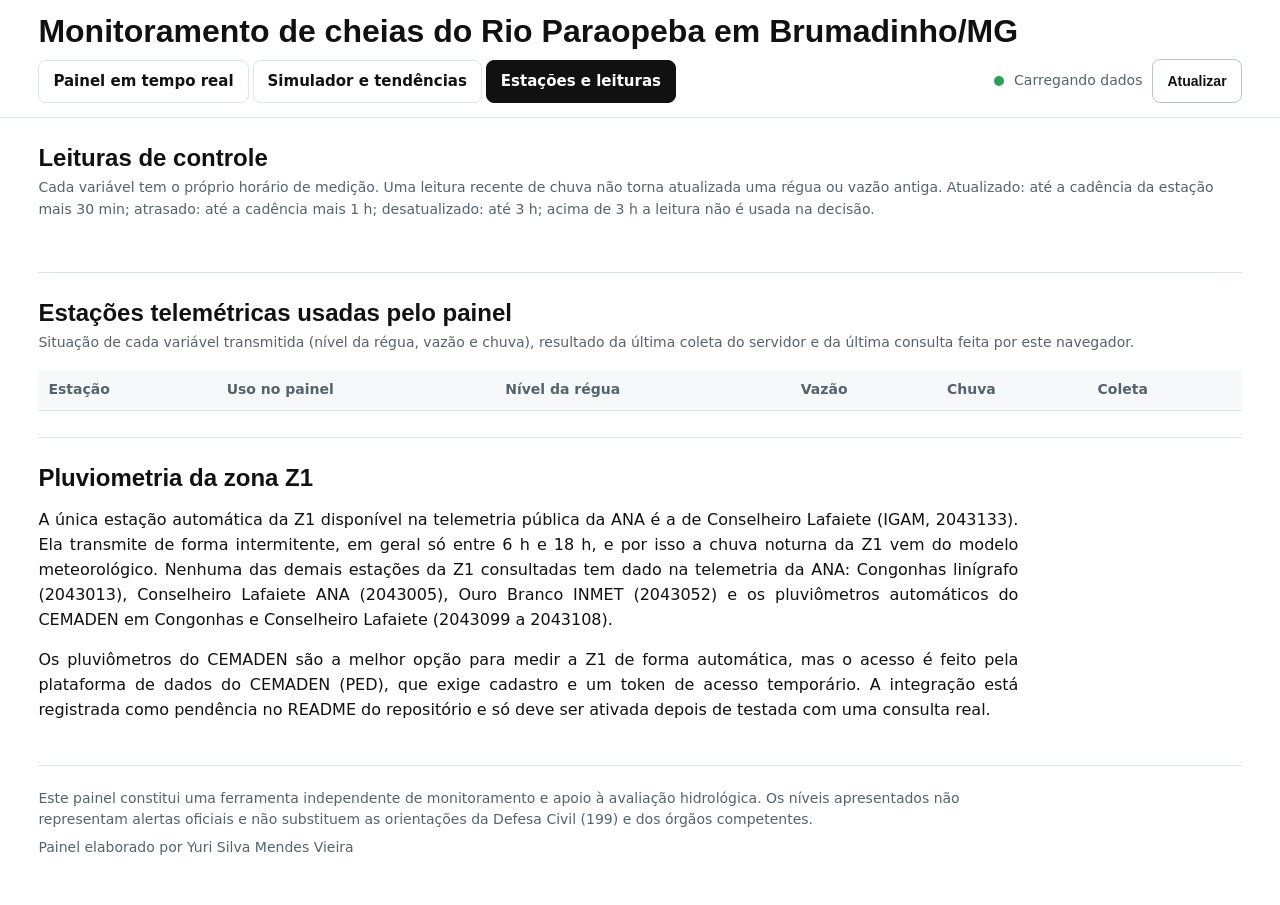
==== estacoes.html @ 2a49aceb "Revisão da auditoria de 26/11: correções P0 e P1, aba de estações, mapa e réguas" ====
<!DOCTYPE html>
<html lang="pt-BR">
<head>
<meta charset="utf-8">
<meta name="viewport" content="width=device-width,initial-scale=1">
<meta http-equiv="Content-Security-Policy" content="default-src 'self'; script-src 'self'; style-src 'self' 'unsafe-inline' https://fonts.googleapis.com; font-src https://fonts.gstatic.com; img-src 'self' data:; connect-src 'self' https://telemetriaws1.ana.gov.br https://api.open-meteo.com https://api.github.com; object-src 'none'; base-uri 'self'; form-action 'none'">
<meta name="referrer" content="no-referrer">
<title>Estações Paraopeba Brumadinho</title>
<link rel="preconnect" href="https://fonts.googleapis.com">
<link href="https://fonts.googleapis.com/css2?family=IBM+Plex+Sans:wght@400;500;600;700&family=IBM+Plex+Sans+Condensed:wght@600;700&display=swap" rel="stylesheet">
<link rel="stylesheet" href="estilo.css">
<script src="vendor/plotly-2.35.2.min.js" integrity="sha384-cCVCZkAjYNxaYKbM8lsArLznDF/SvMFr1jcZrvOpSTCa0W40ZAdLzHCEulnUa5i7" defer></script>
<script src="motor.js" defer></script>
<script src="comum.js" defer></script>
<script src="aovivo.js" defer></script>
<script src="estacoes.js" defer></script>
</head>
<body>
<header class="top"><div class="wrap hdr">
 <h1>Monitoramento de cheias do Rio Paraopeba em Brumadinho/MG</h1>
 <nav class="tabs"><a href="index.html">Painel em tempo real</a><a href="simulador.html">Simulador e tendências</a><a class="on" href="estacoes.html">Estações e leituras</a></nav>
 <div class="upd"><span class="dot" id="dot"></span><span id="upd">Carregando dados</span><button id="btnUpd" type="button">Atualizar</button></div>
</div></header>
<main class="wrap">
<div id="warn" class="warn" hidden></div>
<section>
 <h2>Leituras de controle</h2>
 <p class="note">Cada variável tem o próprio horário de medição. Uma leitura recente de chuva não torna atualizada uma régua ou vazão antiga. Atualizado: até a cadência da estação mais 30 min; atrasado: até a cadência mais 1 h; desatualizado: até 3 h; acima de 3 h a leitura não é usada na decisão.</p>
 <div class="kpis" id="ctl"></div>
</section>
<section>
 <h2>Estações telemétricas usadas pelo painel</h2>
 <p class="note">Situação de cada variável transmitida (nível da régua, vazão e chuva), resultado da última coleta do servidor e da última consulta feita por este navegador.</p>
 <div class="scroll"><table class="stack est"><thead><tr><th>Estação</th><th>Uso no painel</th><th>Nível da régua</th><th>Vazão</th><th>Chuva</th><th>Coleta</th></tr></thead><tbody id="tbEst"></tbody></table></div>
</section>
<section class="crit">
 <h2>Pluviometria da zona Z1</h2>
 <div id="z1"></div>
 <p>A única estação automática da Z1 disponível na telemetria pública da ANA é a de Conselheiro Lafaiete (IGAM, 2043133). Ela transmite de forma intermitente, em geral só entre 6 h e 18 h, e por isso a chuva noturna da Z1 vem do modelo meteorológico. Nenhuma das demais estações da Z1 consultadas tem dado na telemetria da ANA: Congonhas linígrafo (2043013), Conselheiro Lafaiete ANA (2043005), Ouro Branco INMET (2043052) e os pluviômetros automáticos do CEMADEN em Congonhas e Conselheiro Lafaiete (2043099 a 2043108).</p>
 <p>Os pluviômetros do CEMADEN são a melhor opção para medir a Z1 de forma automática, mas o acesso é feito pela plataforma de dados do CEMADEN (PED), que exige cadastro e um token de acesso temporário. A integração está registrada como pendência no README do repositório e só deve ser ativada depois de testada com uma consulta real.</p>
</section>
</main>
<footer class="wrap foot"><p>Este painel constitui uma ferramenta independente de monitoramento e apoio à avaliação hidrológica. Os níveis apresentados não representam alertas oficiais e não substituem as orientações da Defesa Civil (199) e dos órgãos competentes.</p><p>Painel elaborado por Yuri Silva Mendes Vieira</p></footer>
</body>
</html>
---- estilo.css ----
/* VOICE: sala de situação da Defesa Civil, clara e direta
   IDEA: painel de instrumentação de barragem, com régua, níveis de controle e semáforo
   PICTURE: faixa de nível no topo, mapa das zonas e mostradores de chuva
   COLOUR and TYPE: fundo branco, texto preto, escala de níveis verde-amarelo-laranja-vermelho; IBM Plex
   LAYOUT: faixa de nível, indicadores, alertas e mapa, zonas alinhadas, régua, Belo Vale, ações, critérios */
:root{color-scheme:light;--bg:#ffffff;--ink:#111111;--mute:#55636b;--line:#dde3e7;--panel:#f6f8f9;--acc:#1f6fb2;
--n0:#2e9e5b;--n1:#f2c230;--n2:#f08a24;--n3:#d93a26;--n4:#8e1537}
*{box-sizing:border-box;min-width:0}
html{scroll-padding-top:72px}
body{margin:0;background:var(--bg);color:var(--ink);font:16px/1.55 "IBM Plex Sans",system-ui,sans-serif;overflow-x:clip}
.wrap{max-width:1280px;margin:0 auto;padding:0 max(3vw,14px)}
h1{font:700 clamp(22px,2.8vw,32px)/1.1 "IBM Plex Sans Condensed",sans-serif;margin:0;text-wrap:balance}
h2{font:700 24px/1.2 "IBM Plex Sans Condensed",sans-serif;margin:0 0 4px}
h3{font:600 17px/1.3 "IBM Plex Sans",sans-serif;margin:18px 0 6px}
.note{color:var(--mute);font-size:14px;margin:0 0 6px}
header.top{border-bottom:1px solid var(--line);padding:14px 0;position:sticky;top:0;background:rgba(255,255,255,.96);z-index:5;backdrop-filter:blur(6px)}
.hdr{display:flex;flex-wrap:wrap;gap:10px 24px;align-items:center;justify-content:space-between}
.tabs{display:flex;gap:4px;flex-wrap:wrap}
.tabs a{padding:9px 14px;border-radius:8px;color:var(--ink);text-decoration:none;font-weight:600;font-size:15px;border:1px solid var(--line)}
.tabs a.on{background:var(--ink);color:#fff;border-color:var(--ink)}
.upd{font-size:14px;color:var(--mute);display:flex;gap:10px;align-items:center}
.dot{width:10px;height:10px;border-radius:50%;background:var(--n0);display:inline-block;animation:pulse 2.4s infinite}
.dot.old{background:var(--n2);animation:none}
@keyframes pulse{0%{box-shadow:0 0 0 0 rgba(46,158,91,.5)}70%{box-shadow:0 0 0 9px rgba(46,158,91,0)}100%{box-shadow:0 0 0 0 rgba(46,158,91,0)}}
@media(prefers-reduced-motion:reduce){.dot{animation:none}}
button{font:600 14px "IBM Plex Sans",sans-serif;background:#fff;color:var(--ink);border:1px solid #b9c4cb;border-radius:8px;padding:10px 14px;min-height:44px;cursor:pointer}
button:hover{background:var(--panel)}
button:focus-visible,a:focus-visible,input:focus-visible,select:focus-visible{outline:3px solid var(--acc);outline-offset:2px}
.banner{padding:22px 0;transition:background .4s}
.banner .wrap{display:grid;grid-template-columns:minmax(0,1fr) minmax(0,1.4fr);gap:18px;align-items:center}
@media(max-width:860px){.banner .wrap{grid-template-columns:minmax(0,1fr)}}
.bn-k{font-size:14px;opacity:.85}
.bn-v{font:700 clamp(38px,6vw,60px)/1 "IBM Plex Sans Condensed",sans-serif}
.bn-t{font-size:15px;margin-top:6px;max-width:520px}
.steps{list-style:none;margin:0;padding:0;display:grid;grid-template-columns:repeat(5,minmax(0,1fr));gap:4px}
.steps li{background:rgba(255,255,255,.85);color:#111;border-radius:6px;padding:10px 6px 8px;font-size:13px;font-weight:600;text-align:center;border-bottom:6px solid var(--c);opacity:.55}
.steps li.past{opacity:.8}
.steps li.cur{opacity:1;background:#fff;box-shadow:0 2px 10px rgba(0,0,0,.2);transform:translateY(-3px)}
main section{padding:26px 0;border-bottom:1px solid var(--line)}
.kpis{display:grid;grid-template-columns:repeat(4,minmax(0,1fr));gap:12px;padding-top:20px!important}
@media(max-width:860px){.kpis{grid-template-columns:repeat(2,minmax(0,1fr))}}
.kpi{border:1px solid var(--line);border-radius:12px;padding:14px 16px;display:grid;grid-template-columns:28px minmax(0,1fr);column-gap:10px;align-items:start}
.kpi .ic{width:26px;height:26px;color:var(--acc);grid-row:span 3}
.kpi span{font-size:13px;color:var(--mute)}
.kpi b{font:700 28px/1.15 "IBM Plex Sans Condensed",sans-serif;white-space:nowrap}
.kpi em{font-style:normal;font-size:12.5px;color:var(--mute)}
.grid2{display:grid;grid-template-columns:minmax(0,1fr) minmax(0,1fr);gap:18px}
@media(max-width:900px){.grid2{grid-template-columns:minmax(0,1fr)}}
.panel{border:1px solid var(--line);border-radius:12px;padding:18px}
.alerts{list-style:none;margin:8px 0 0;padding:0;display:grid;gap:6px}
.alerts li{padding:10px 12px;border-radius:8px;background:var(--panel);border-left:5px solid #8a99a3;font-size:15px}
.ind{display:grid;gap:4px}
.ind div{display:flex;justify-content:space-between;gap:10px;align-items:center;border-top:1px solid var(--line);padding-top:6px;font-size:15px}
.chip{flex:none;font:600 13px/1 "IBM Plex Sans",sans-serif;padding:6px 10px;border-radius:20px;white-space:nowrap}
.fc{display:grid;grid-template-columns:repeat(3,minmax(0,1fr));gap:8px}
.fc div{background:var(--panel);border-radius:8px;padding:10px;font-size:13px}
.fc b{display:block;font-size:16px}.fc small{color:var(--mute)}
.map{width:100%;height:auto;max-height:520px;display:block}
.map .zl{font:700 18px "IBM Plex Sans Condensed",sans-serif;fill:#111}
.map .zv{font:600 14px "IBM Plex Sans",sans-serif;fill:#111}
.map .ml{font:600 13px "IBM Plex Sans",sans-serif;fill:#111}
.leg{display:flex;flex-wrap:wrap;gap:6px 14px;font-size:13px;color:var(--mute);margin-top:8px}
.leg i{display:inline-block;width:12px;height:12px;border-radius:3px;margin-right:5px;vertical-align:-1px}
.leg i.sq{background:#1f6fb2}.leg i.ci{background:#111;border-radius:50%}
.zones{display:grid;grid-template-columns:repeat(3,minmax(0,1fr));grid-template-rows:auto auto auto auto 270px;column-gap:16px;margin-top:12px}
.card{display:grid;grid-template-rows:subgrid;grid-row:span 5;row-gap:8px;border:1px solid var(--line);border-radius:12px;padding:16px}
@media(max-width:1000px){.zones{grid-template-columns:minmax(0,1fr);grid-template-rows:none;row-gap:16px}.card{grid-template-rows:auto auto auto auto 270px;grid-row:auto}}
.ch{display:flex;justify-content:space-between;gap:8px;align-items:center}
.gw{position:relative;max-width:260px;width:100%;margin:0 auto}
.gauge{width:100%;height:auto;display:block}
.gv{text-align:center;margin-top:2px;font:700 34px/1 "IBM Plex Sans Condensed",sans-serif}
.gv small{display:block;font:500 12px "IBM Plex Sans",sans-serif;color:var(--mute);margin-top:2px}
.row4{display:grid;grid-template-columns:repeat(4,minmax(0,1fr));gap:6px;font-size:12.5px;color:var(--mute);text-align:center;border-top:1px solid var(--line);border-bottom:1px solid var(--line);padding:8px 0}
.row4 b{display:block;color:var(--ink);font-size:17px}
.fig{position:relative;height:270px}
.fig.tall{height:380px}
.hd{display:flex;flex-wrap:wrap;gap:8px 16px;align-items:end;justify-content:space-between}
.two{display:grid;grid-template-columns:200px minmax(0,1fr);gap:18px;margin-top:12px}
@media(max-width:700px){.two{grid-template-columns:minmax(0,1fr)}.regua{max-width:220px;margin:0 auto}}
.regua{width:100%;height:380px}
.acts{display:grid;grid-template-columns:repeat(4,minmax(0,1fr));gap:12px;margin-top:12px}
@media(max-width:900px){.acts{grid-template-columns:repeat(2,minmax(0,1fr))}}
@media(max-width:520px){.acts{grid-template-columns:minmax(0,1fr)}}
.act{border:1px solid var(--line);border-top:8px solid var(--c);border-radius:12px;padding:14px}
.act b{font:700 20px "IBM Plex Sans Condensed",sans-serif}
.act p{margin:6px 0 0;font-size:14px;color:var(--mute)}
.act p.a{color:var(--ink);font-weight:500}
table{width:100%;border-collapse:collapse;font-size:14px;margin-top:10px}
th,td{text-align:left;padding:9px 10px;border-bottom:1px solid var(--line);vertical-align:top}
th{color:var(--mute);font-weight:600;background:var(--panel)}
td.n{text-align:right;font-variant-numeric:tabular-nums;white-space:nowrap}
.st{font-size:13px;padding:3px 8px;border-radius:12px;background:#eceff1;color:#555}
.st.ok{background:#e3f4ea;color:#1d6b3e}
.scroll{overflow-x:auto}
.crit p,.crit li{text-align:justify;max-width:980px}
.crit ol{padding-left:22px}.crit li{margin-bottom:6px}
.warn{background:#fff3e0;border:1px solid var(--n2);color:#6b3a00;border-radius:10px;padding:10px 14px;margin-top:14px;font-size:15px}
.foot{padding-top:22px;padding-bottom:40px;color:var(--mute);font-size:14px}
@media(max-width:600px){table{font-size:13px}.stack thead{display:none}.stack tr{display:grid;padding-block:8px;border-bottom:1px solid var(--line)}.stack td{display:flow-root;border:0;padding:3px 0;padding-inline-start:8.5em;text-align:start}.stack td::before{content:attr(data-l);float:inline-start;width:8em;margin-inline-start:-8.5em;color:var(--mute)}.stack td:empty{display:none}}
/* simulador */
.sim{display:grid;grid-template-columns:minmax(0,1fr) minmax(0,1.15fr);gap:18px;margin-top:12px}
@media(max-width:900px){.sim{grid-template-columns:minmax(0,1fr)}}
.ctl{display:grid;gap:12px}
.campo{display:grid;gap:4px;font-size:14px}
.campo>label{font-weight:500}
.par{display:grid;grid-template-columns:minmax(0,1fr) 96px auto;gap:8px;align-items:center}
.par span{color:var(--mute);font-size:13px}
.par input[type=number]{width:96px;min-height:40px;font:600 16px "IBM Plex Sans",sans-serif;padding:6px 8px;border:1px solid #b9c4cb;border-radius:8px;text-align:right}
.campo .par:has(> input[type=number]:only-of-type):not(:has(input[type=range])){grid-template-columns:96px auto}
.ajuda{color:var(--mute);font-size:12.5px}
.manual{display:grid;gap:4px;background:#fff3e0;border:1px solid var(--n2);border-radius:8px;padding:8px 10px;font-size:13px}
.manual[hidden]{display:none}
.manual input{width:140px;min-height:40px;font:600 16px "IBM Plex Sans",sans-serif;padding:6px 8px;border:1px solid #b9c4cb;border-radius:8px}
.chk{display:flex;gap:10px;align-items:center;font-size:14px}
.chk input{width:22px;height:22px;flex:none}
.ctl input[type=range]{width:100%;accent-color:var(--acc);min-height:32px}
.ctl output{font:700 16px "IBM Plex Sans Condensed",sans-serif;white-space:nowrap}
.presets{display:flex;flex-wrap:wrap;gap:6px}
.presets button{min-height:38px;padding:6px 10px;font-size:13px}
.res{border-radius:12px;padding:18px;color:#111}
.res .big{font:700 44px/1 "IBM Plex Sans Condensed",sans-serif}
.rgrid{display:grid;grid-template-columns:repeat(3,minmax(0,1fr));gap:10px;margin-top:12px}
.rgrid div{background:rgba(255,255,255,.92);color:#111;border:1px solid var(--line);border-radius:8px;padding:10px;font-size:13px}
.rgrid b{display:block;font:700 22px "IBM Plex Sans Condensed",sans-serif;white-space:nowrap}
.scen{display:inline-block;margin-left:14px;padding:3px 10px;border-radius:6px;background:#111;color:#fff;font:600 15px "IBM Plex Sans",sans-serif;vertical-align:middle}
.simvis{display:grid;grid-template-columns:repeat(2,minmax(0,1fr));gap:12px;margin-top:12px}
.simvis h3{margin:0 0 6px}
#bvSim{height:340px}
@media(max-width:600px){.rgrid{grid-template-columns:repeat(2,minmax(0,1fr))}.rgrid b{white-space:normal;font-size:19px}.rgrid.r4{grid-template-columns:repeat(2,minmax(0,1fr))}#bvSim{height:300px}.res .big{font-size:36px}}
@media(max-width:760px){.simvis{grid-template-columns:1fr}.scen{display:block;margin:6px 0 0}}
.scen[hidden]{display:none}
.leg span svg{vertical-align:middle;margin-right:4px}
.lay label{display:inline-flex;align-items:center;gap:6px;font-size:13px;margin-right:14px;cursor:pointer}
.lay input{width:16px;height:16px}
.map .ml{paint-order:stroke;stroke:#fff;stroke-width:4px;stroke-linejoin:round}
.leg i.sq{background:#111!important}
.tempos{width:100%;display:flex;flex-wrap:wrap;gap:4px 16px;font-size:12px;color:#555;margin-top:4px}
.bn-s{font-size:13px;margin-top:6px;opacity:.95}
.chip.nd{background:#e3e8eb;color:#333}
.src{display:inline-block;padding:1px 7px;border-radius:4px;font-size:11px;font-weight:600;text-transform:uppercase;letter-spacing:.03em;margin-right:4px;background:#e3e8eb;color:#111}
.src.s-medicao{background:#1f6fb2;color:#fff}.src.s-misto{background:#5aa0d6;color:#fff}.src.s-modelo{background:#c6dcef;color:#111}
.zbt{display:flex;gap:8px;align-items:center;flex-wrap:wrap}
.zoom{display:inline-flex;border:1px solid var(--line);border-radius:8px;overflow:hidden}
.zoom button{border:0;background:#fff;padding:6px 10px;font:500 13px "IBM Plex Sans",sans-serif;cursor:pointer;border-right:1px solid var(--line)}
.zoom button:last-child{border-right:0}.zoom button.on{background:#111;color:#fff}
.kpi b.old{color:#8a99a3;text-decoration:line-through}
.ind small{color:#555;font-weight:400}
.rg small{color:#555;font-weight:400}
.rg tr.velho td{color:#8a99a3}
.pbar{position:relative;height:12px;background:#eceff1;border-radius:6px;min-width:140px;margin-bottom:3px}
.pbar i{position:absolute;left:0;top:0;bottom:0;border-radius:6px}
.pbar s{position:absolute;top:-3px;bottom:-3px;width:2px;background:#111}

.rgrid.r4{grid-template-columns:repeat(4,minmax(0,1fr))}
.fr{display:inline-block;font-size:11px;font-weight:600;padding:1px 7px;border-radius:10px;background:#eceff1;color:#333;white-space:nowrap;font-style:normal}
.fr-atualizado{background:#e3f4ea;color:#1d6b3e}.fr-atrasado{background:#fff4cc;color:#6b5300}.fr-desatualizado{background:#ffe6cc;color:#7a3d00}
.fr-indisponivel,.fr-futuro{background:#f6d6d6;color:#7a1414}.fr-sem-dado{background:#eceff1;color:#555}
.map .zs{font:500 11px "IBM Plex Sans",sans-serif;fill:#333;paint-order:stroke;stroke:#fff;stroke-width:3px}
.semgrafico{display:flex;align-items:center;justify-content:center;border:1px dashed var(--line);border-radius:8px;padding:12px}
table.est td{vertical-align:top}
table.est small{color:#555}
.foot p{margin:0 0 6px;max-width:980px}
code{font-size:12px;word-break:break-all}
@media(max-width:600px){.tabs a{padding:8px 10px;font-size:14px}.upd{flex-wrap:wrap}.tempos{font-size:11.5px}.kpi b{font-size:24px;white-space:normal}.fc{grid-template-columns:minmax(0,1fr)}.zbt{width:100%}.two .regua{height:320px}}
@media(max-width:600px){.rgrid.r4{grid-template-columns:repeat(2,minmax(0,1fr))}}
.kpi-s{display:flex;flex-direction:column;gap:2px}.kpi-s b{white-space:nowrap}
@media(max-width:600px){header.top{position:static}.steps li{font-size:11px;padding:8px 2px 6px}.tempos span{display:block}}
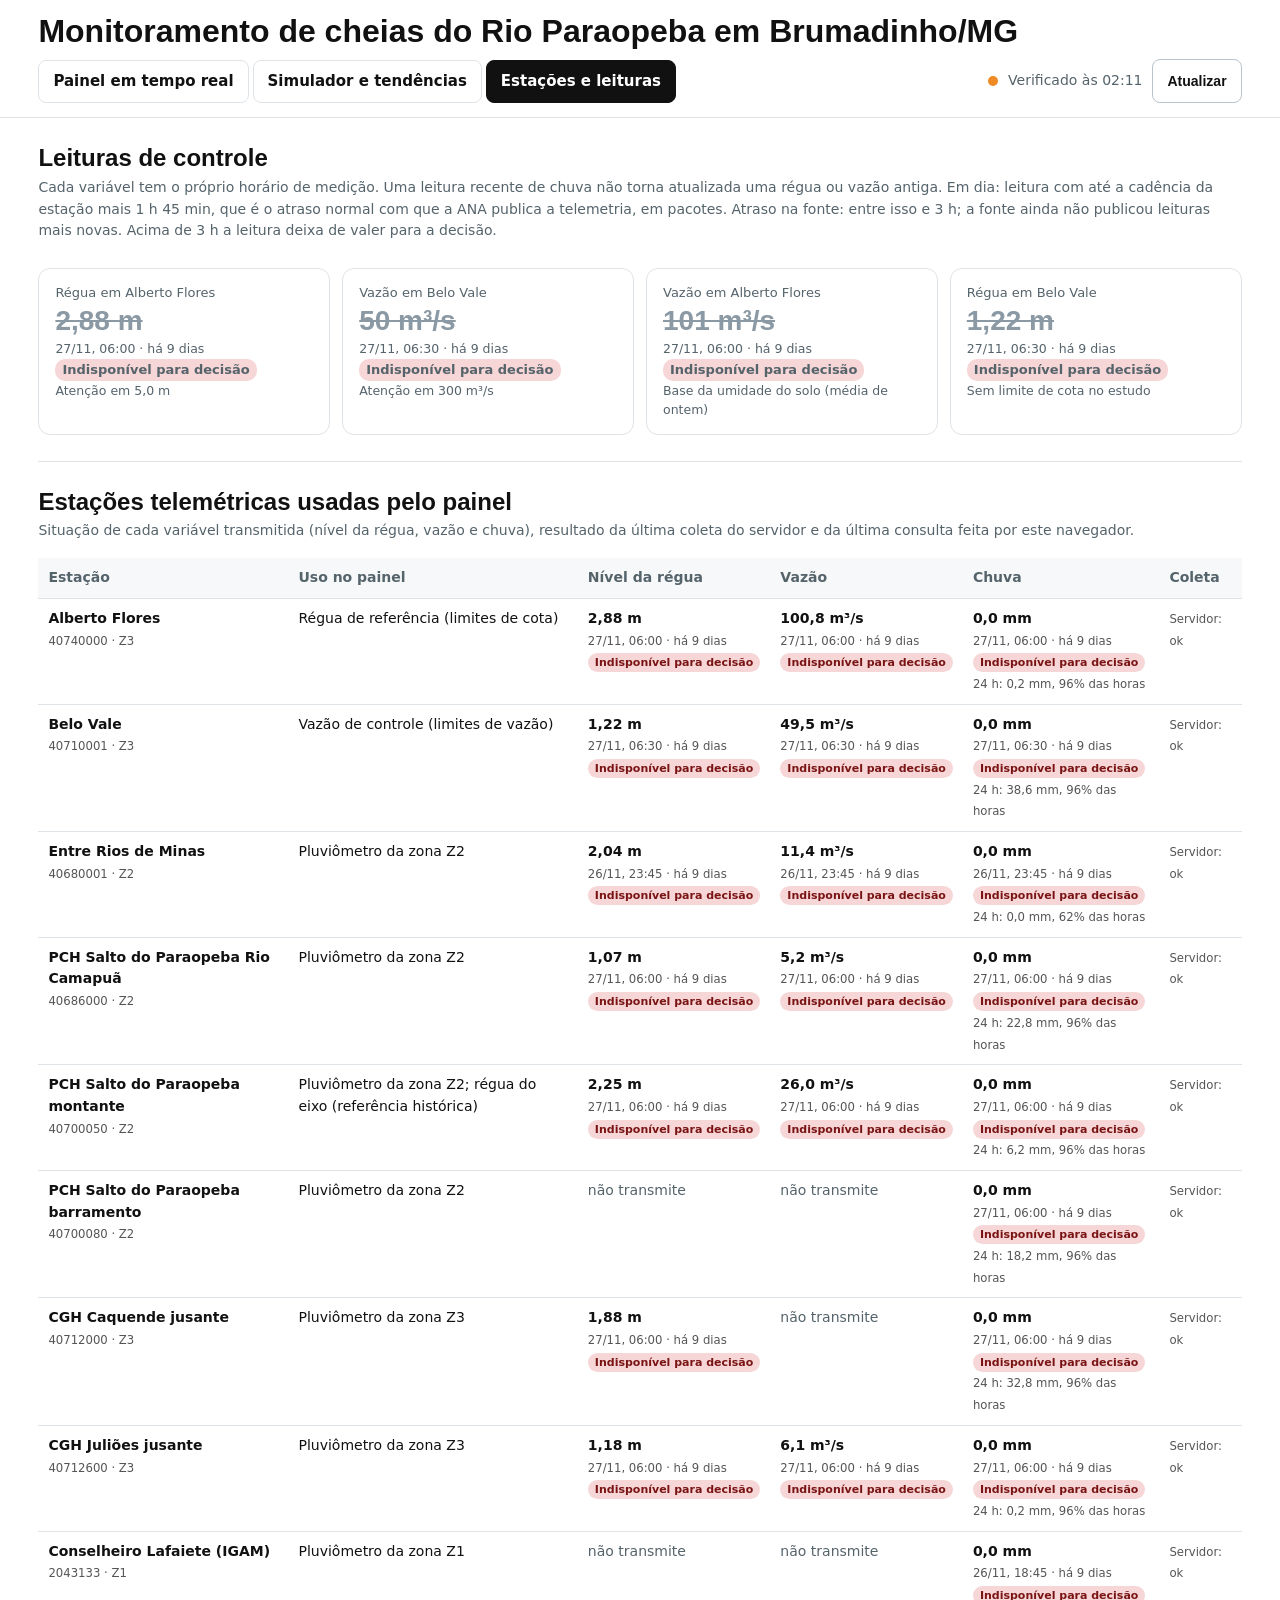
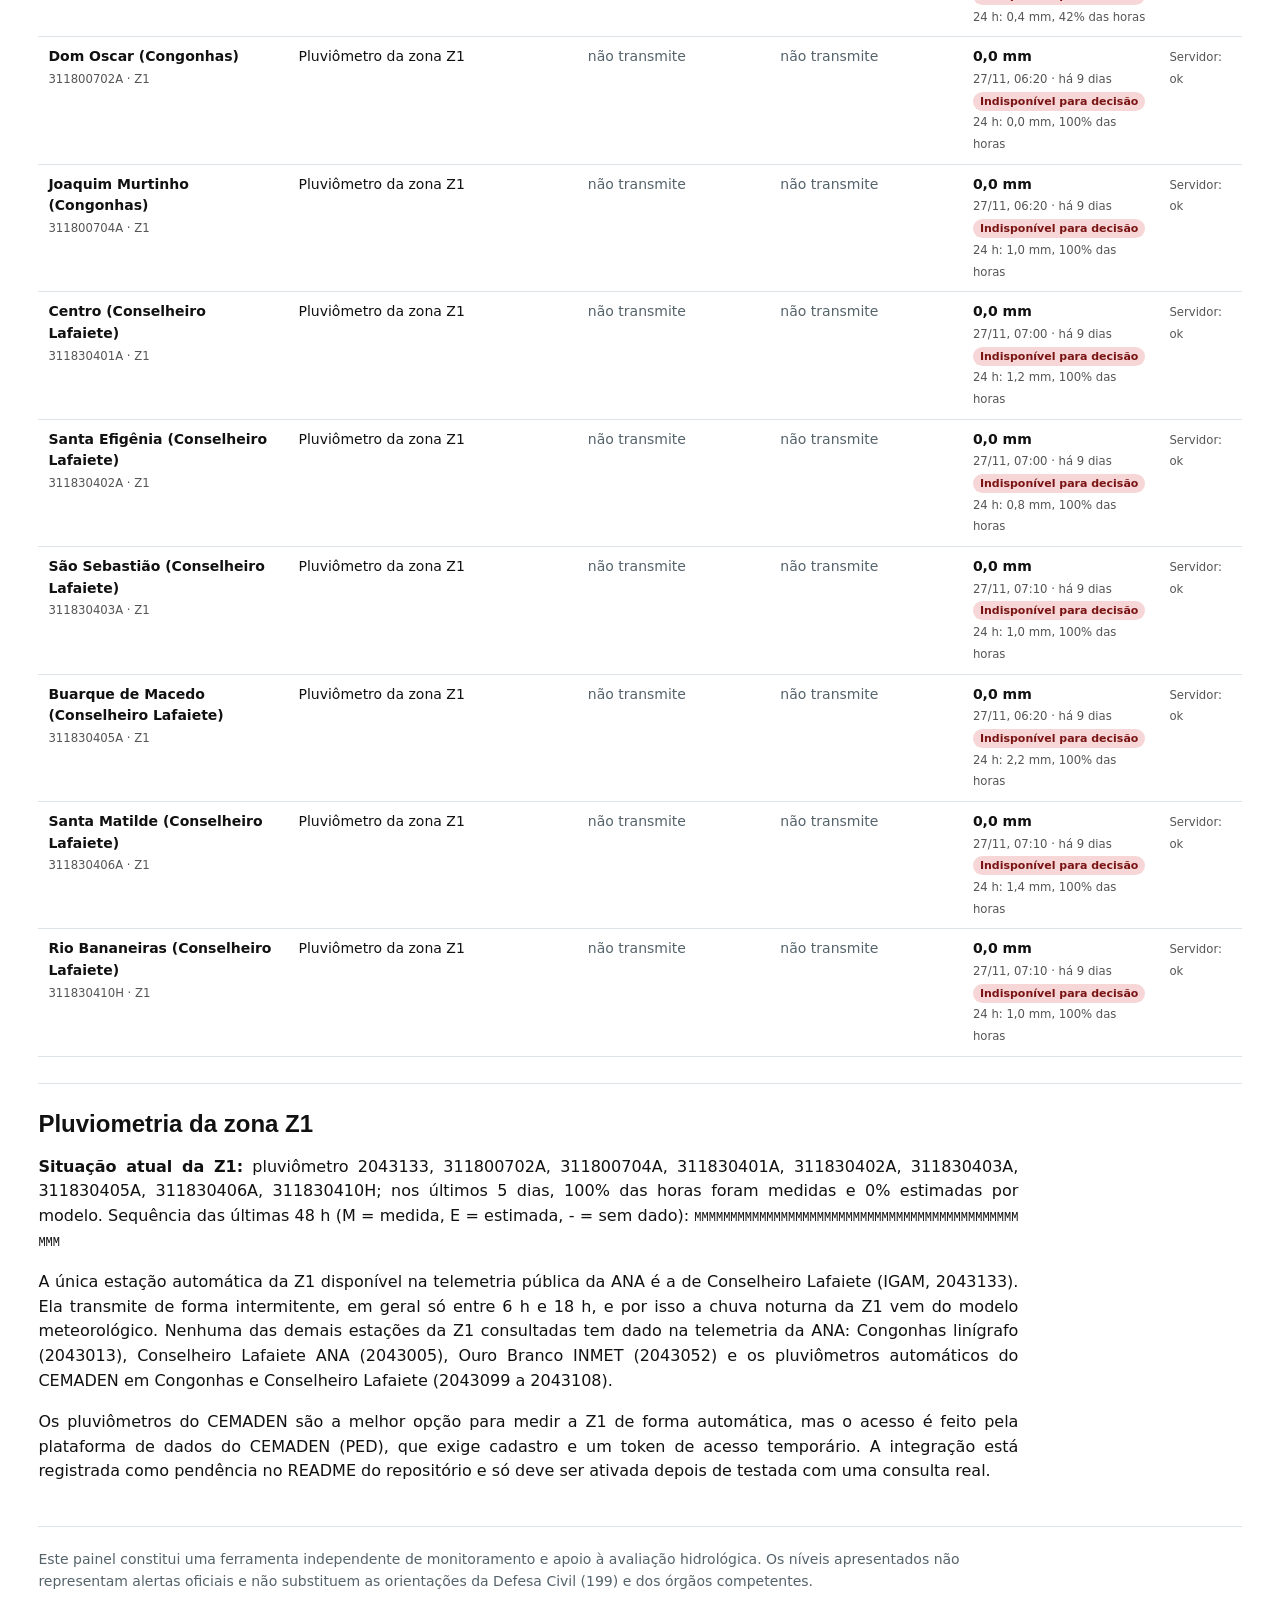
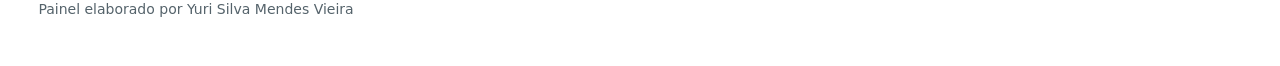
==== commit 4d2f67b1: "Estações: explicação do frescor com o atraso da ANA" ====
--- a/estacoes.html
+++ b/estacoes.html
@@ -25,7 +25,7 @@
 <div id="warn" class="warn" hidden></div>
 <section>
  <h2>Leituras de controle</h2>
- <p class="note">Cada variável tem o próprio horário de medição. Uma leitura recente de chuva não torna atualizada uma régua ou vazão antiga. Atualizado: até a cadência da estação mais 30 min; atrasado: até a cadência mais 1 h; desatualizado: até 3 h; acima de 3 h a leitura não é usada na decisão.</p>
+ <p class="note">Cada variável tem o próprio horário de medição. Uma leitura recente de chuva não torna atualizada uma régua ou vazão antiga. Em dia: leitura com até a cadência da estação mais 1 h 45 min, que é o atraso normal com que a ANA publica a telemetria, em pacotes. Atraso na fonte: entre isso e 3 h; a fonte ainda não publicou leituras mais novas. Acima de 3 h a leitura deixa de valer para a decisão.</p>
  <div class="kpis" id="ctl"></div>
 </section>
 <section>
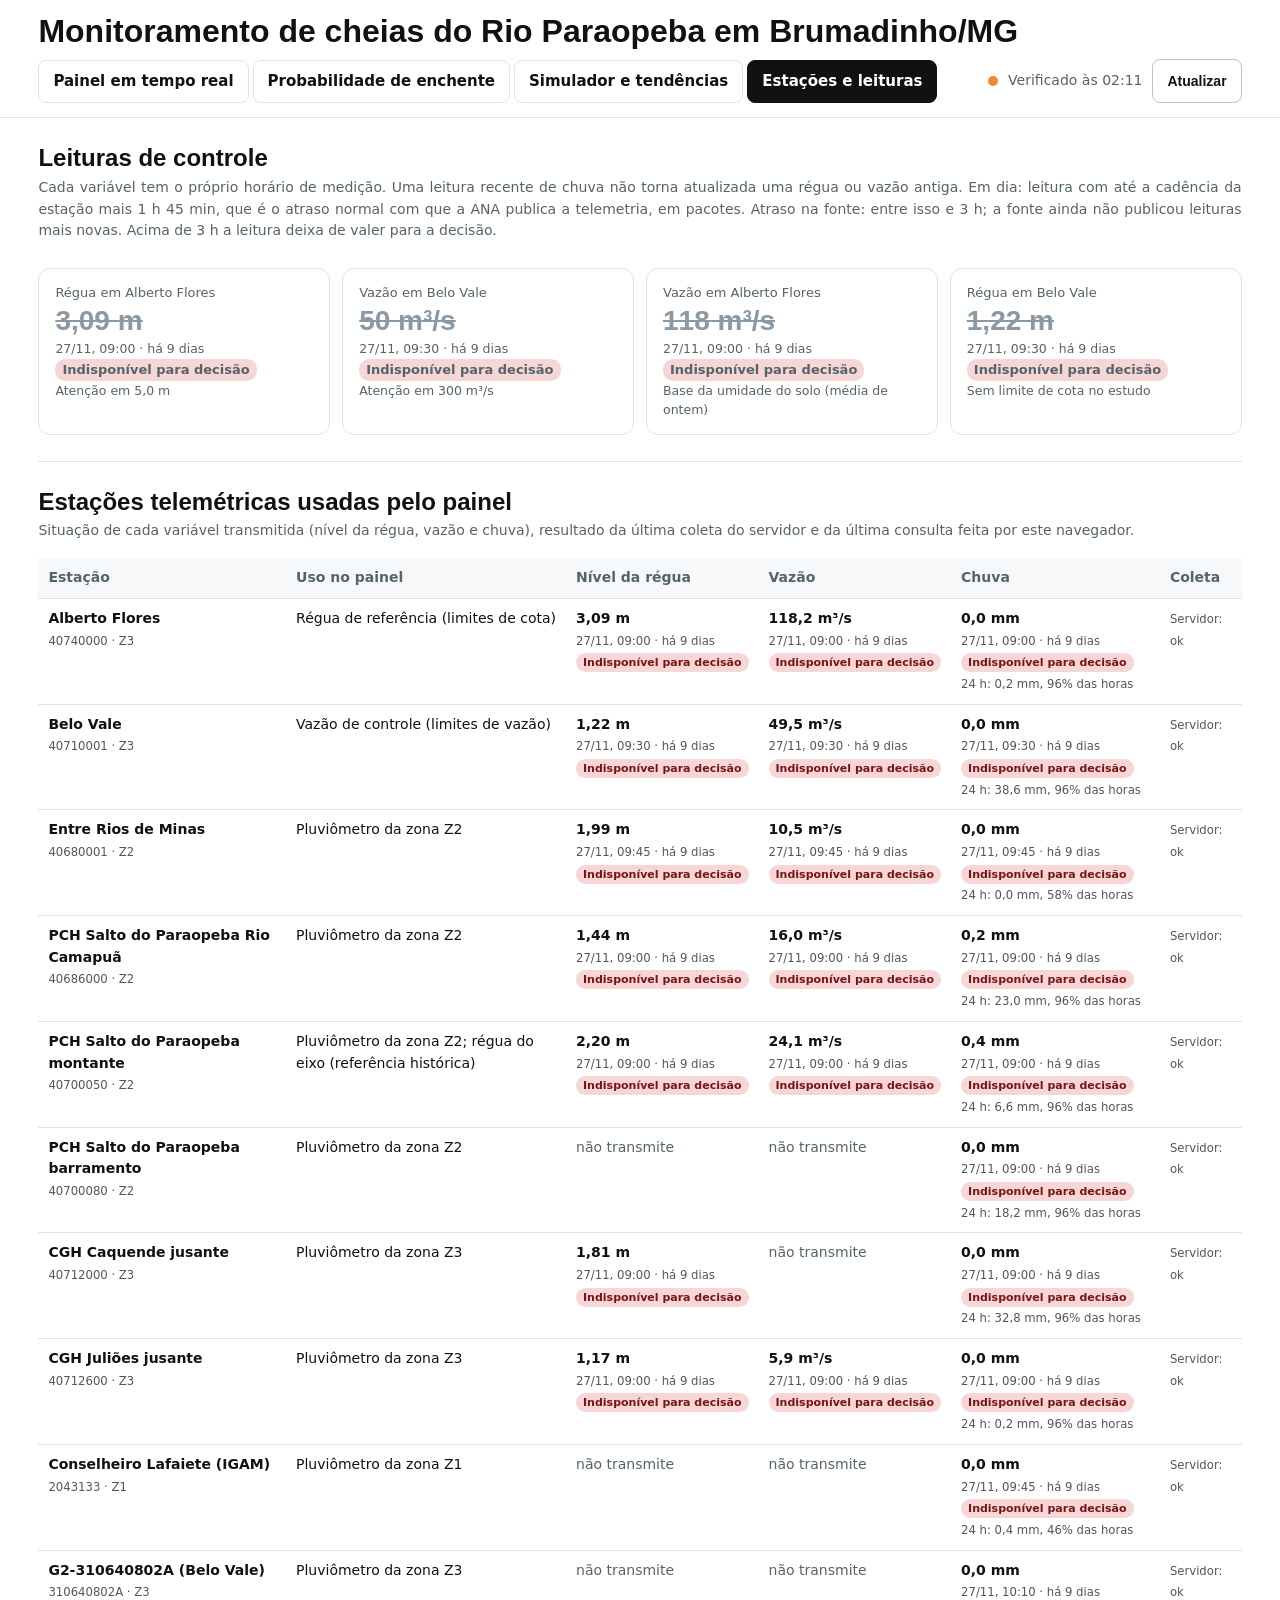
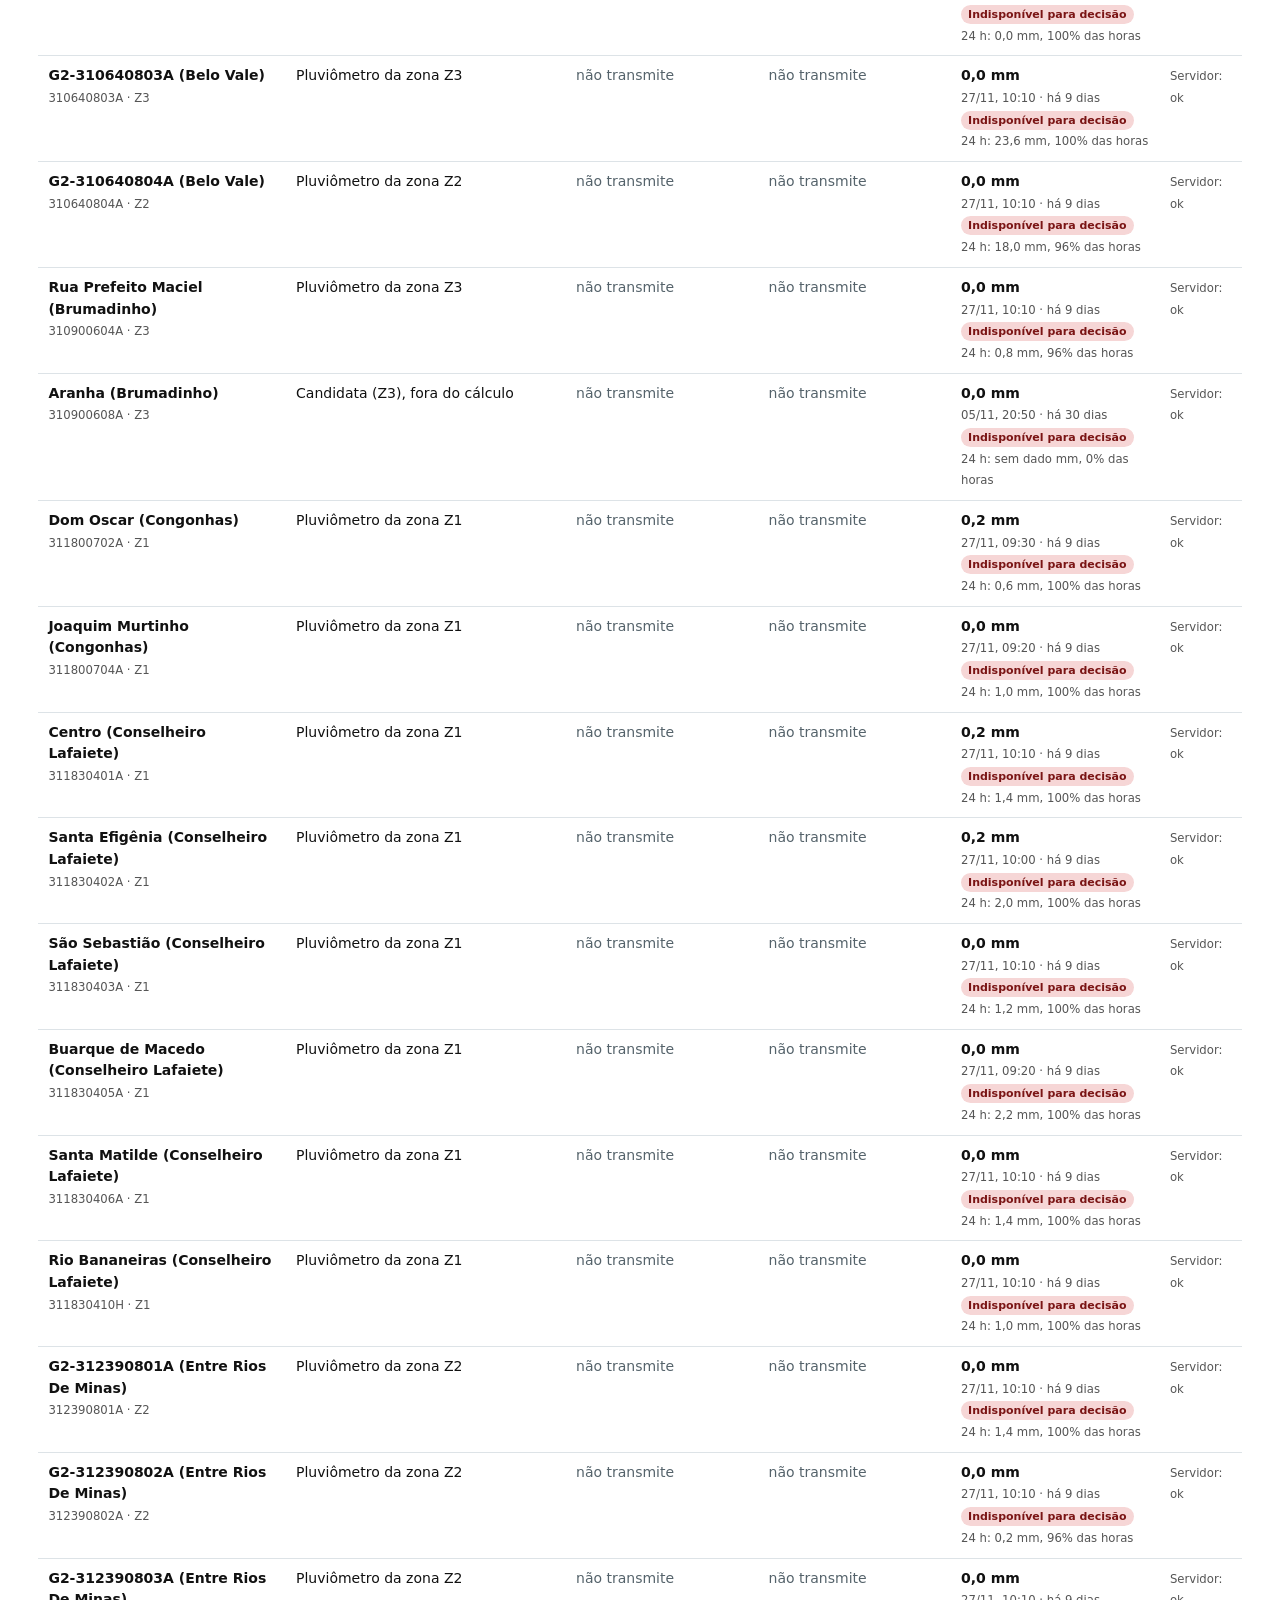
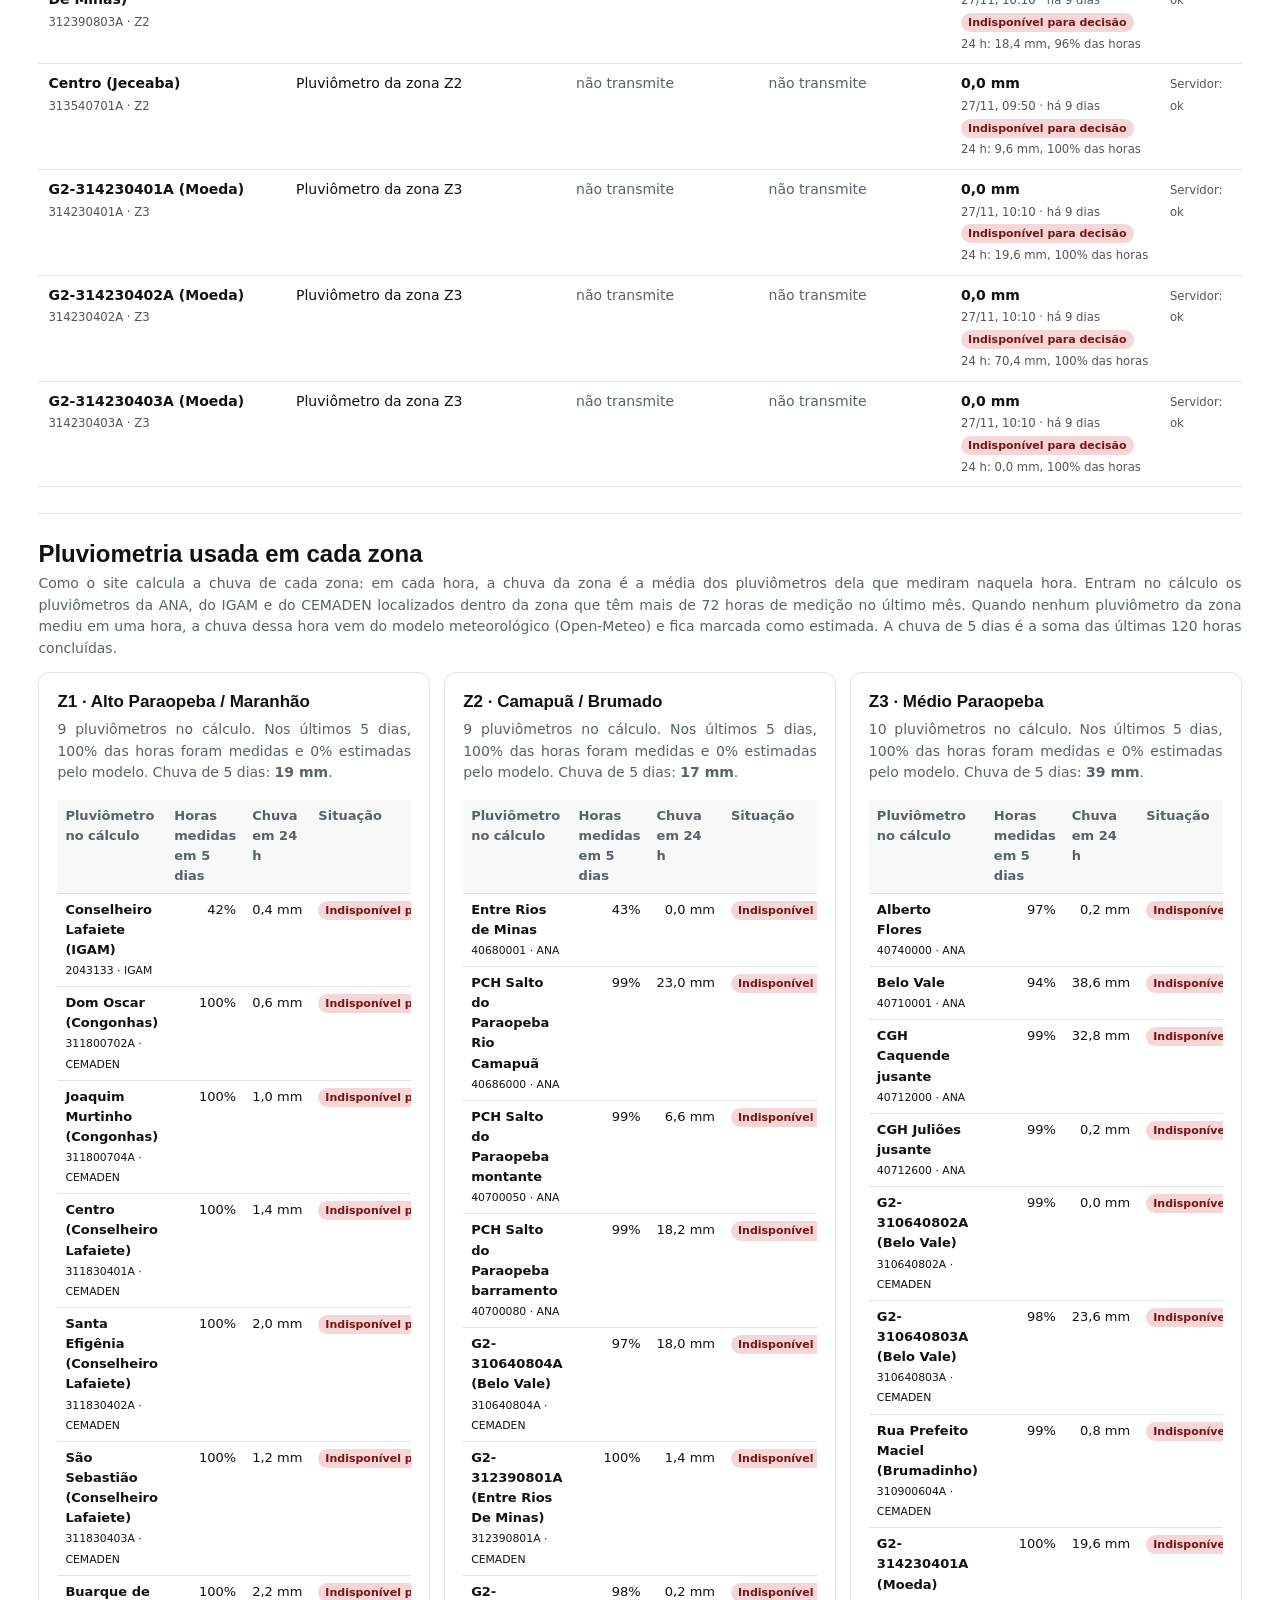
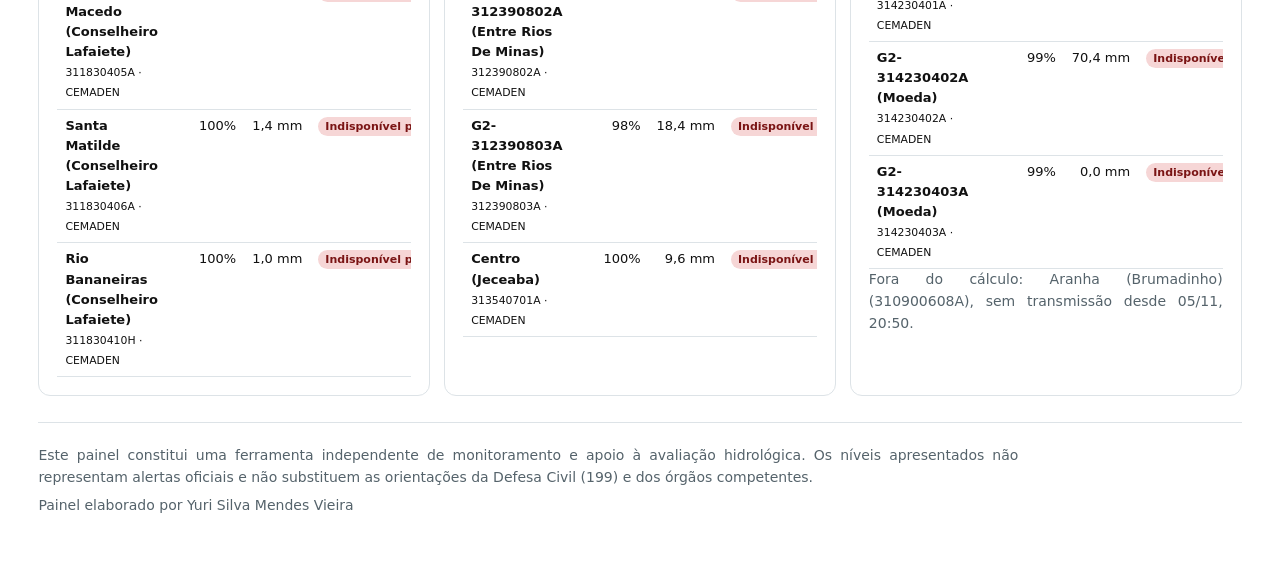
==== commit d89571c7: "Aba de probabilidade de enchente, tendências com faixa provável e legendas Nova aba Probabilidade de" ====
--- a/estacoes.html
+++ b/estacoes.html
@@ -18,7 +18,7 @@
 <body>
 <header class="top"><div class="wrap hdr">
  <h1>Monitoramento de cheias do Rio Paraopeba em Brumadinho/MG</h1>
- <nav class="tabs"><a href="index.html">Painel em tempo real</a><a href="simulador.html">Simulador e tendências</a><a class="on" href="estacoes.html">Estações e leituras</a></nav>
+ <nav class="tabs"><a href="index.html">Painel em tempo real</a><a href="probabilidade.html">Probabilidade de enchente</a><a href="simulador.html">Simulador e tendências</a><a class="on" href="estacoes.html">Estações e leituras</a></nav>
  <div class="upd"><span class="dot" id="dot"></span><span id="upd">Carregando dados</span><button id="btnUpd" type="button">Atualizar</button></div>
 </div></header>
 <main class="wrap">
@@ -33,11 +33,10 @@
  <p class="note">Situação de cada variável transmitida (nível da régua, vazão e chuva), resultado da última coleta do servidor e da última consulta feita por este navegador.</p>
  <div class="scroll"><table class="stack est"><thead><tr><th>Estação</th><th>Uso no painel</th><th>Nível da régua</th><th>Vazão</th><th>Chuva</th><th>Coleta</th></tr></thead><tbody id="tbEst"></tbody></table></div>
 </section>
-<section class="crit">
- <h2>Pluviometria da zona Z1</h2>
- <div id="z1"></div>
- <p>A única estação automática da Z1 disponível na telemetria pública da ANA é a de Conselheiro Lafaiete (IGAM, 2043133). Ela transmite de forma intermitente, em geral só entre 6 h e 18 h, e por isso a chuva noturna da Z1 vem do modelo meteorológico. Nenhuma das demais estações da Z1 consultadas tem dado na telemetria da ANA: Congonhas linígrafo (2043013), Conselheiro Lafaiete ANA (2043005), Ouro Branco INMET (2043052) e os pluviômetros automáticos do CEMADEN em Congonhas e Conselheiro Lafaiete (2043099 a 2043108).</p>
- <p>Os pluviômetros do CEMADEN são a melhor opção para medir a Z1 de forma automática, mas o acesso é feito pela plataforma de dados do CEMADEN (PED), que exige cadastro e um token de acesso temporário. A integração está registrada como pendência no README do repositório e só deve ser ativada depois de testada com uma consulta real.</p>
+<section>
+ <h2>Pluviometria usada em cada zona</h2>
+ <p class="note">Como o site calcula a chuva de cada zona: em cada hora, a chuva da zona é a média dos pluviômetros dela que mediram naquela hora. Entram no cálculo os pluviômetros da ANA, do IGAM e do CEMADEN localizados dentro da zona que têm mais de 72 horas de medição no último mês. Quando nenhum pluviômetro da zona mediu em uma hora, a chuva dessa hora vem do modelo meteorológico (Open-Meteo) e fica marcada como estimada. A chuva de 5 dias é a soma das últimas 120 horas concluídas.</p>
+ <div class="zpl" id="zpl"></div>
 </section>
 </main>
 <footer class="wrap foot"><p>Este painel constitui uma ferramenta independente de monitoramento e apoio à avaliação hidrológica. Os níveis apresentados não representam alertas oficiais e não substituem as orientações da Defesa Civil (199) e dos órgãos competentes.</p><p>Painel elaborado por Yuri Silva Mendes Vieira</p></footer>
--- a/estilo.css
+++ b/estilo.css
@@ -165,3 +165,33 @@
 @media(max-width:600px){.rgrid.r4{grid-template-columns:repeat(2,minmax(0,1fr))}}
 .kpi-s{display:flex;flex-direction:column;gap:2px}.kpi-s b{white-space:nowrap}
 @media(max-width:600px){header.top{position:static}.steps li{font-size:11px;padding:8px 2px 6px}.tempos span{display:block}}
+/* textos justificados em todas as abas */
+p,.note,li,.ajuda,.bn-t,.bn-s,.alerts li{text-align:justify;hyphens:auto;-webkit-hyphens:auto}
+.leg span,.kpi em,.rgrid div,.chip,td,th{hyphens:manual}
+/* legendas em HTML */
+.leg{align-items:center}
+.leg span{display:inline-flex;align-items:center;gap:5px}
+.leg i.hach{background:repeating-linear-gradient(135deg,#5aa0d6 0 3px,#d8e8f6 3px 5px)}
+.leg i.hach2{background:repeating-linear-gradient(45deg,#8e1537 0 2px,#fff 2px 5px)}
+.legz{margin:6px 0 2px;color:#333}
+.legrg{margin:8px 0 0;color:#333;max-width:1100px}
+.legsim{justify-content:flex-start;margin-top:10px;font-size:12.5px;color:#333}
+.pbar.mini{display:inline-block;width:46px;min-width:46px;height:10px;margin:0 2px 0 0;vertical-align:middle}
+.pbar s.m20{background:#6b7a84}.pbar s.m22{background:#111;width:3px}
+/* probabilidade */
+.pb-head{display:grid;grid-template-columns:repeat(4,minmax(0,1fr));gap:12px;margin-top:12px}
+@media(max-width:900px){.pb-head{grid-template-columns:repeat(2,minmax(0,1fr))}}
+.pb-card{border:1px solid var(--line);border-top:8px solid #ccc;border-radius:12px;padding:14px 16px;display:flex;flex-direction:column;gap:4px}
+.pb-card span{font-size:14px;color:var(--mute);font-weight:600}
+.pb-card b{font:700 40px/1 "IBM Plex Sans Condensed",sans-serif}
+.pb-card i{font-style:normal;font-size:12px;font-weight:700;align-self:flex-start;padding:3px 9px;border-radius:10px}
+.pb-card small{font-size:12.5px;color:var(--mute)}
+.pb-resumo{font-size:16px;margin:14px 0 0;max-width:1100px}
+.pbc{display:inline-block;font-size:11px;font-weight:700;padding:2px 8px;border-radius:10px;margin-left:6px}
+.pbt td b{font-size:16px}
+.pbt tr.pbr td{background:#fafbfc}
+/* pluviometria por zona */
+.zpl{display:grid;grid-template-columns:repeat(3,minmax(0,1fr));gap:14px;margin-top:12px}
+@media(max-width:1100px){.zpl{grid-template-columns:minmax(0,1fr)}}
+.zpl h3{margin-top:0}
+.zpt td,.zpt th{font-size:13px;padding:6px 8px}
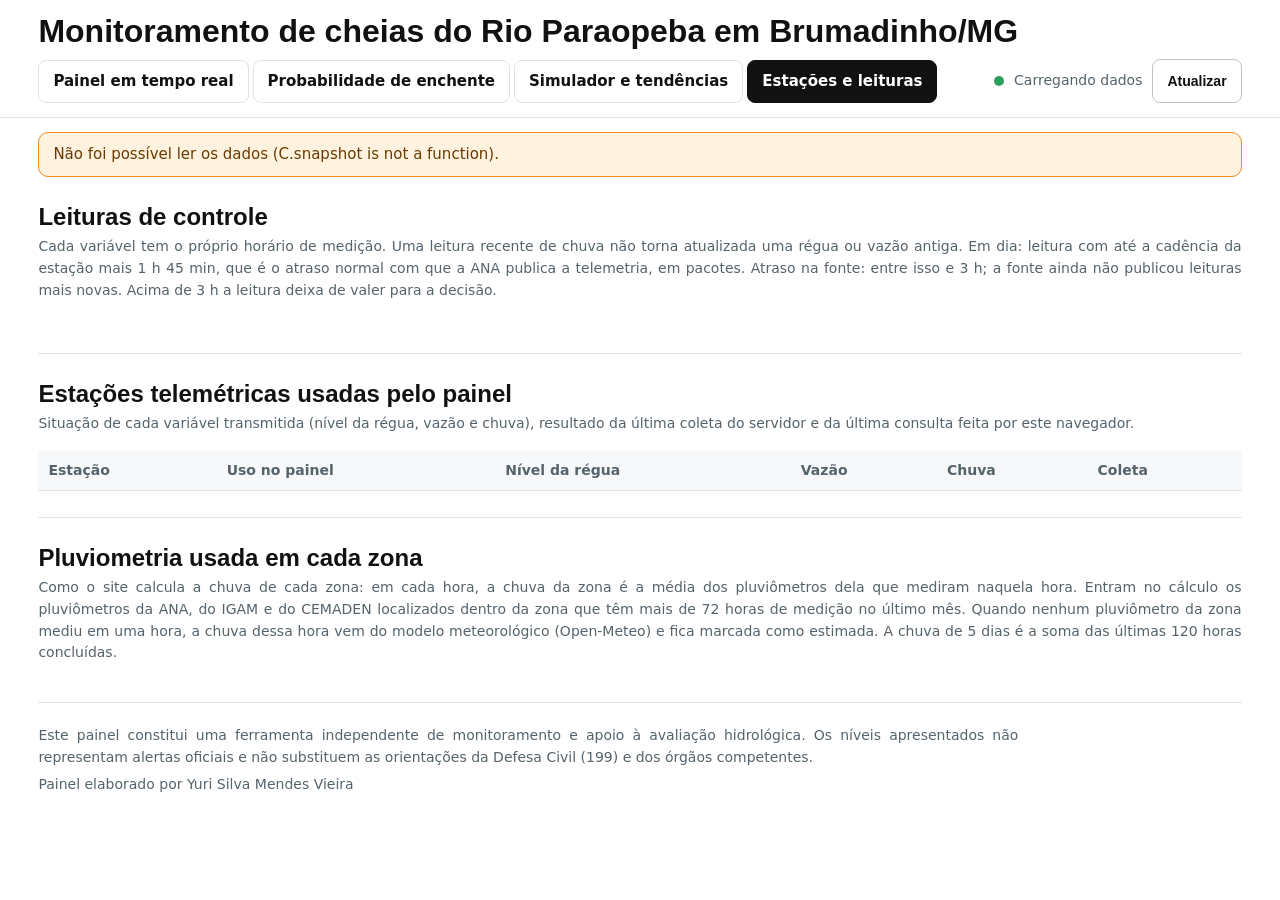
==== commit fbb9eabc: "Update estacoes.html" ====
--- a/estacoes.html
+++ b/estacoes.html
@@ -3,7 +3,7 @@
 <head>
 <meta charset="utf-8">
 <meta name="viewport" content="width=device-width,initial-scale=1">
-<meta http-equiv="Content-Security-Policy" content="default-src 'self'; script-src 'self'; style-src 'self' 'unsafe-inline' https://fonts.googleapis.com; font-src https://fonts.gstatic.com; img-src 'self' data:; connect-src 'self' https://telemetriaws1.ana.gov.br https://api.open-meteo.com https://api.github.com; object-src 'none'; base-uri 'self'; form-action 'none'">
+<meta http-equiv="Content-Security-Policy" content="default-src 'self'; script-src 'self'; style-src 'self' 'unsafe-inline' https://fonts.googleapis.com; font-src https://fonts.gstatic.com; img-src 'self' data:; connect-src 'self' https://telemetriaws1.ana.gov.br https://api.open-meteo.com https://api.github.com; object-src 'none'; base-uri 'self'; form-action 'none'; upgrade-insecure-requests">
 <meta name="referrer" content="no-referrer">
 <title>Estações Paraopeba Brumadinho</title>
 <link rel="preconnect" href="https://fonts.googleapis.com">
